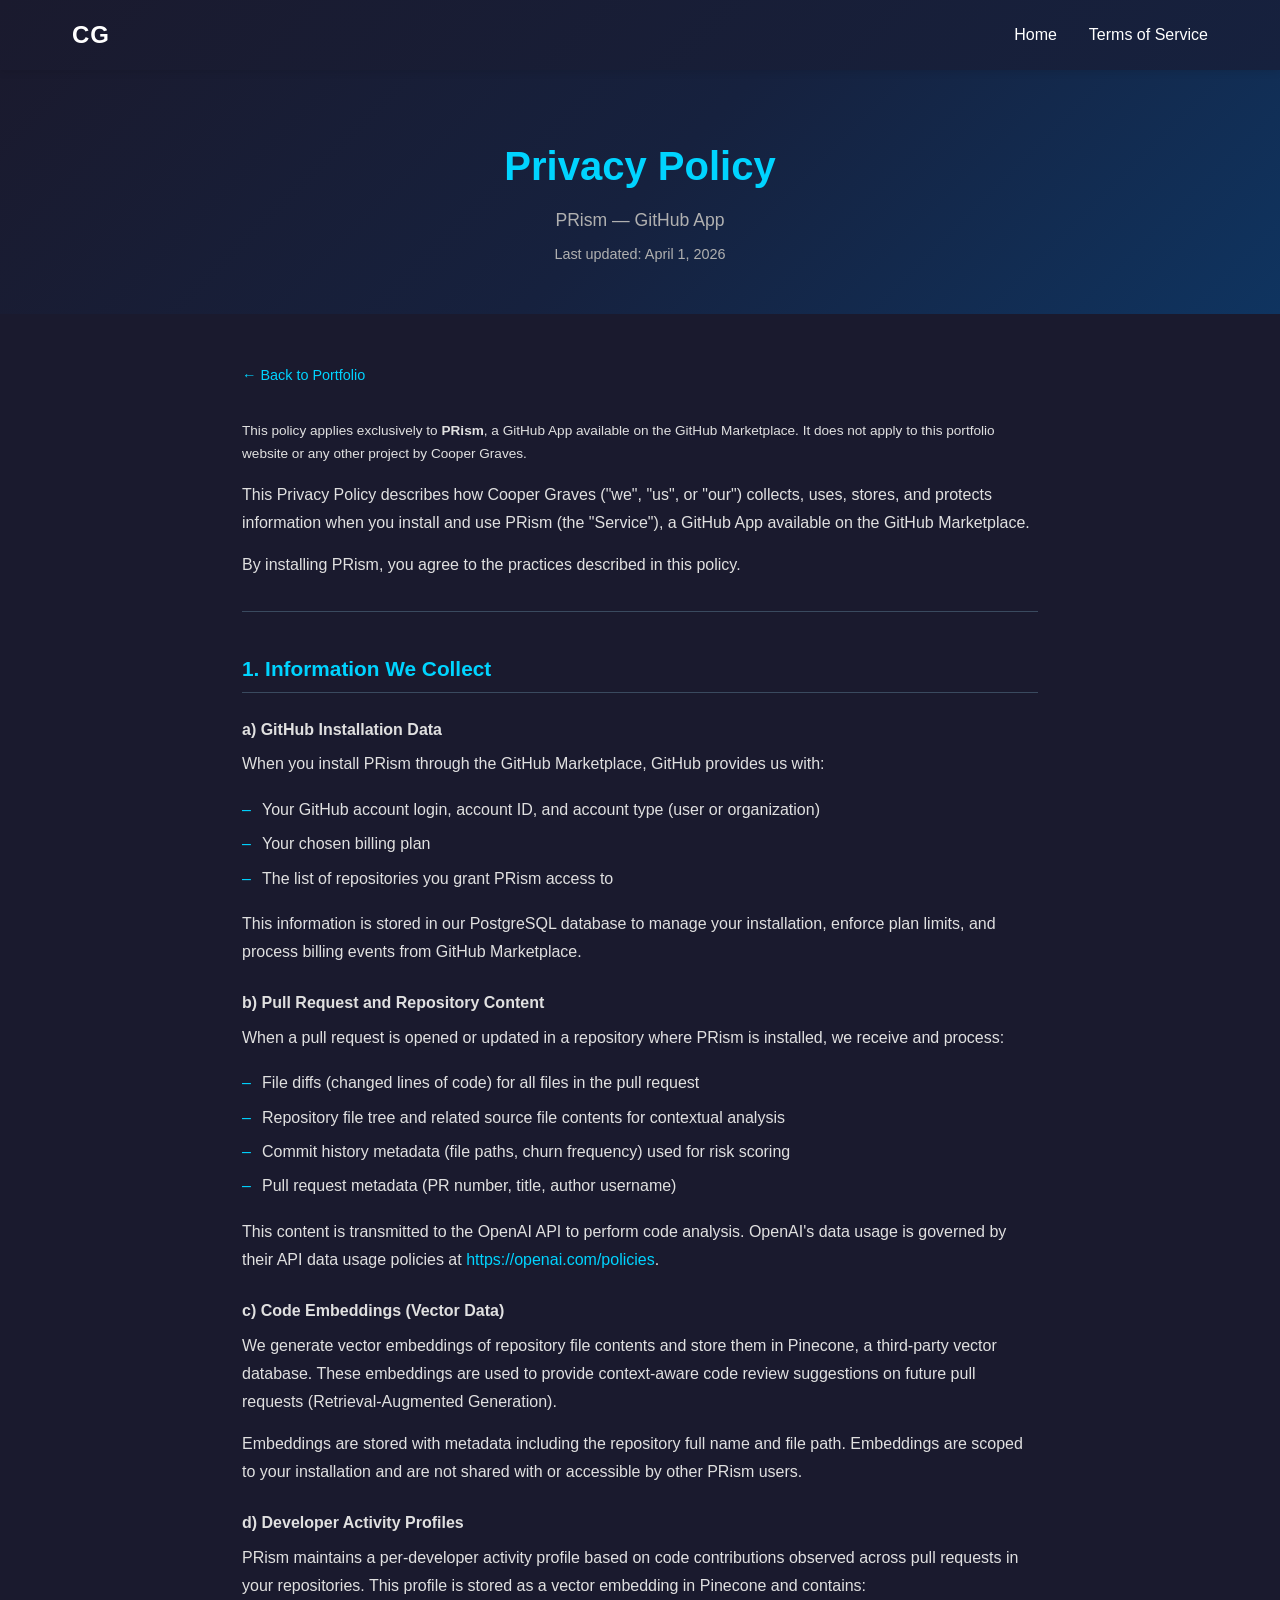
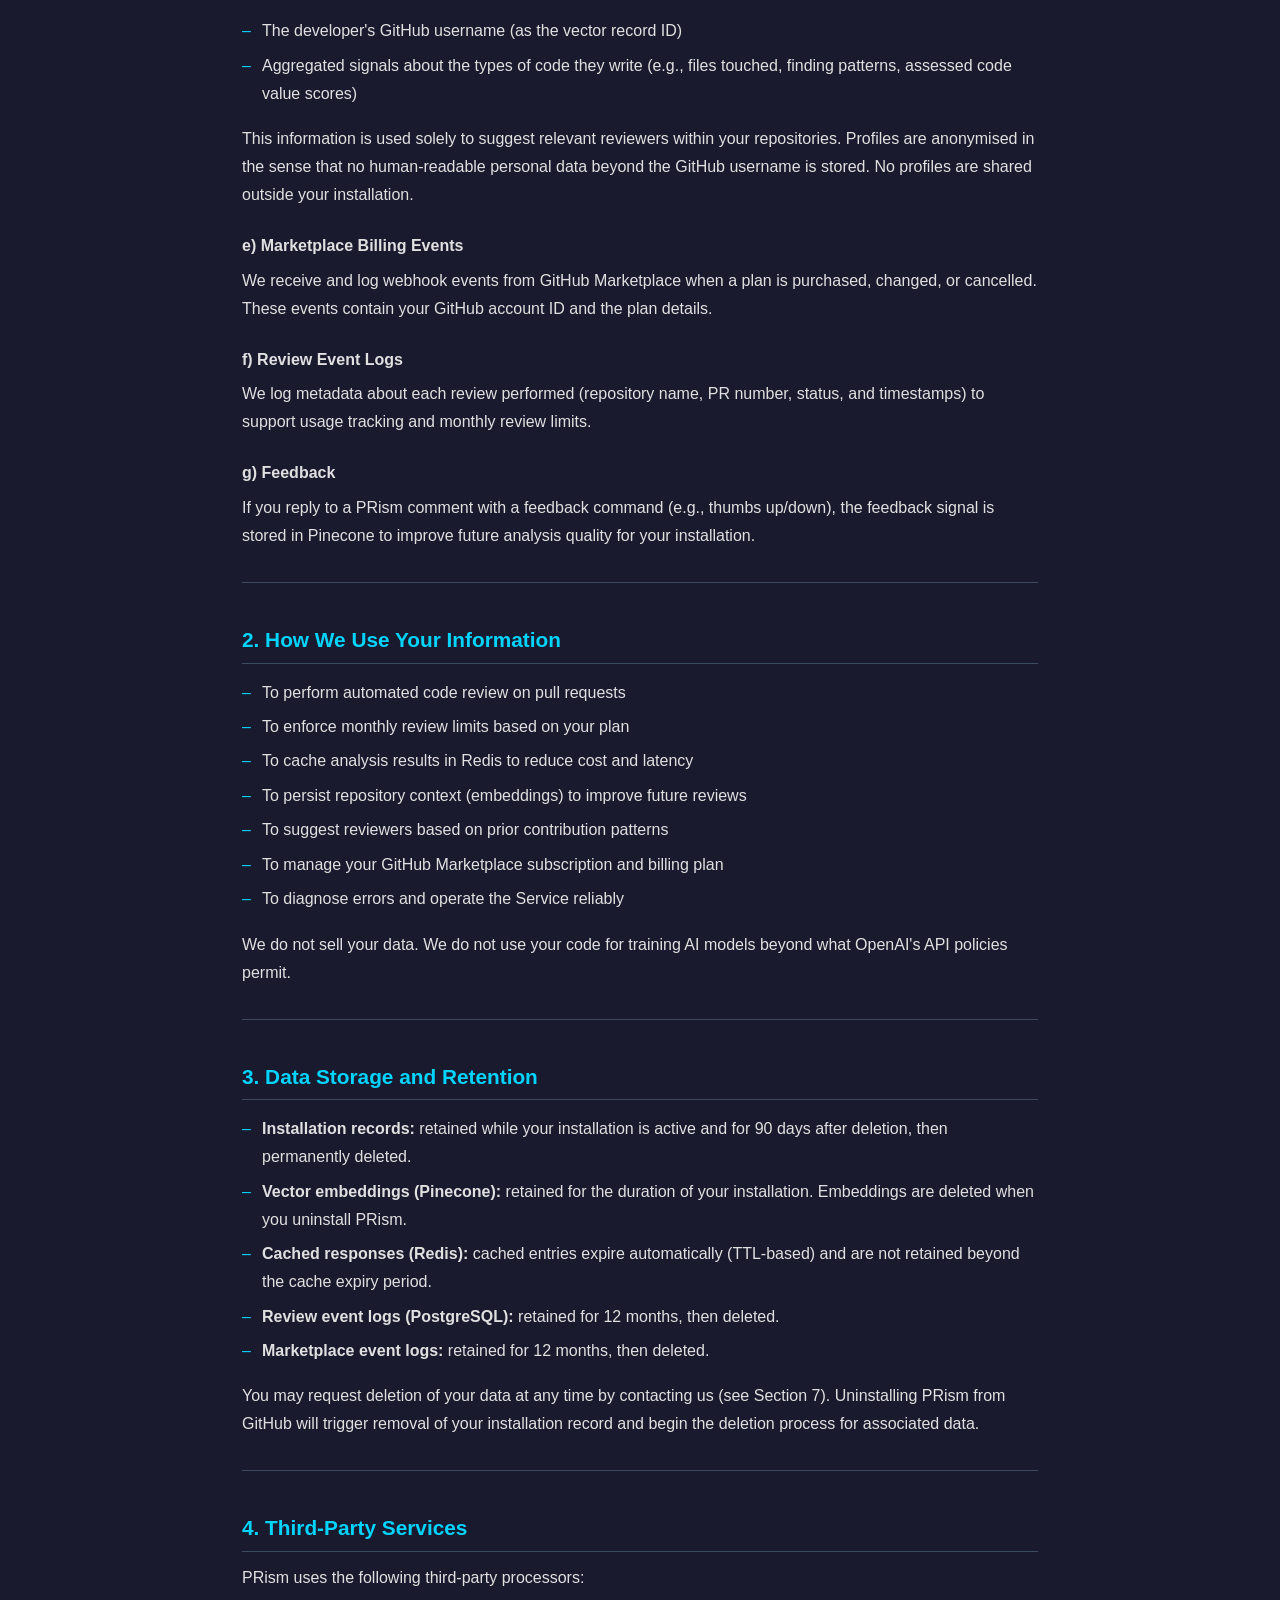
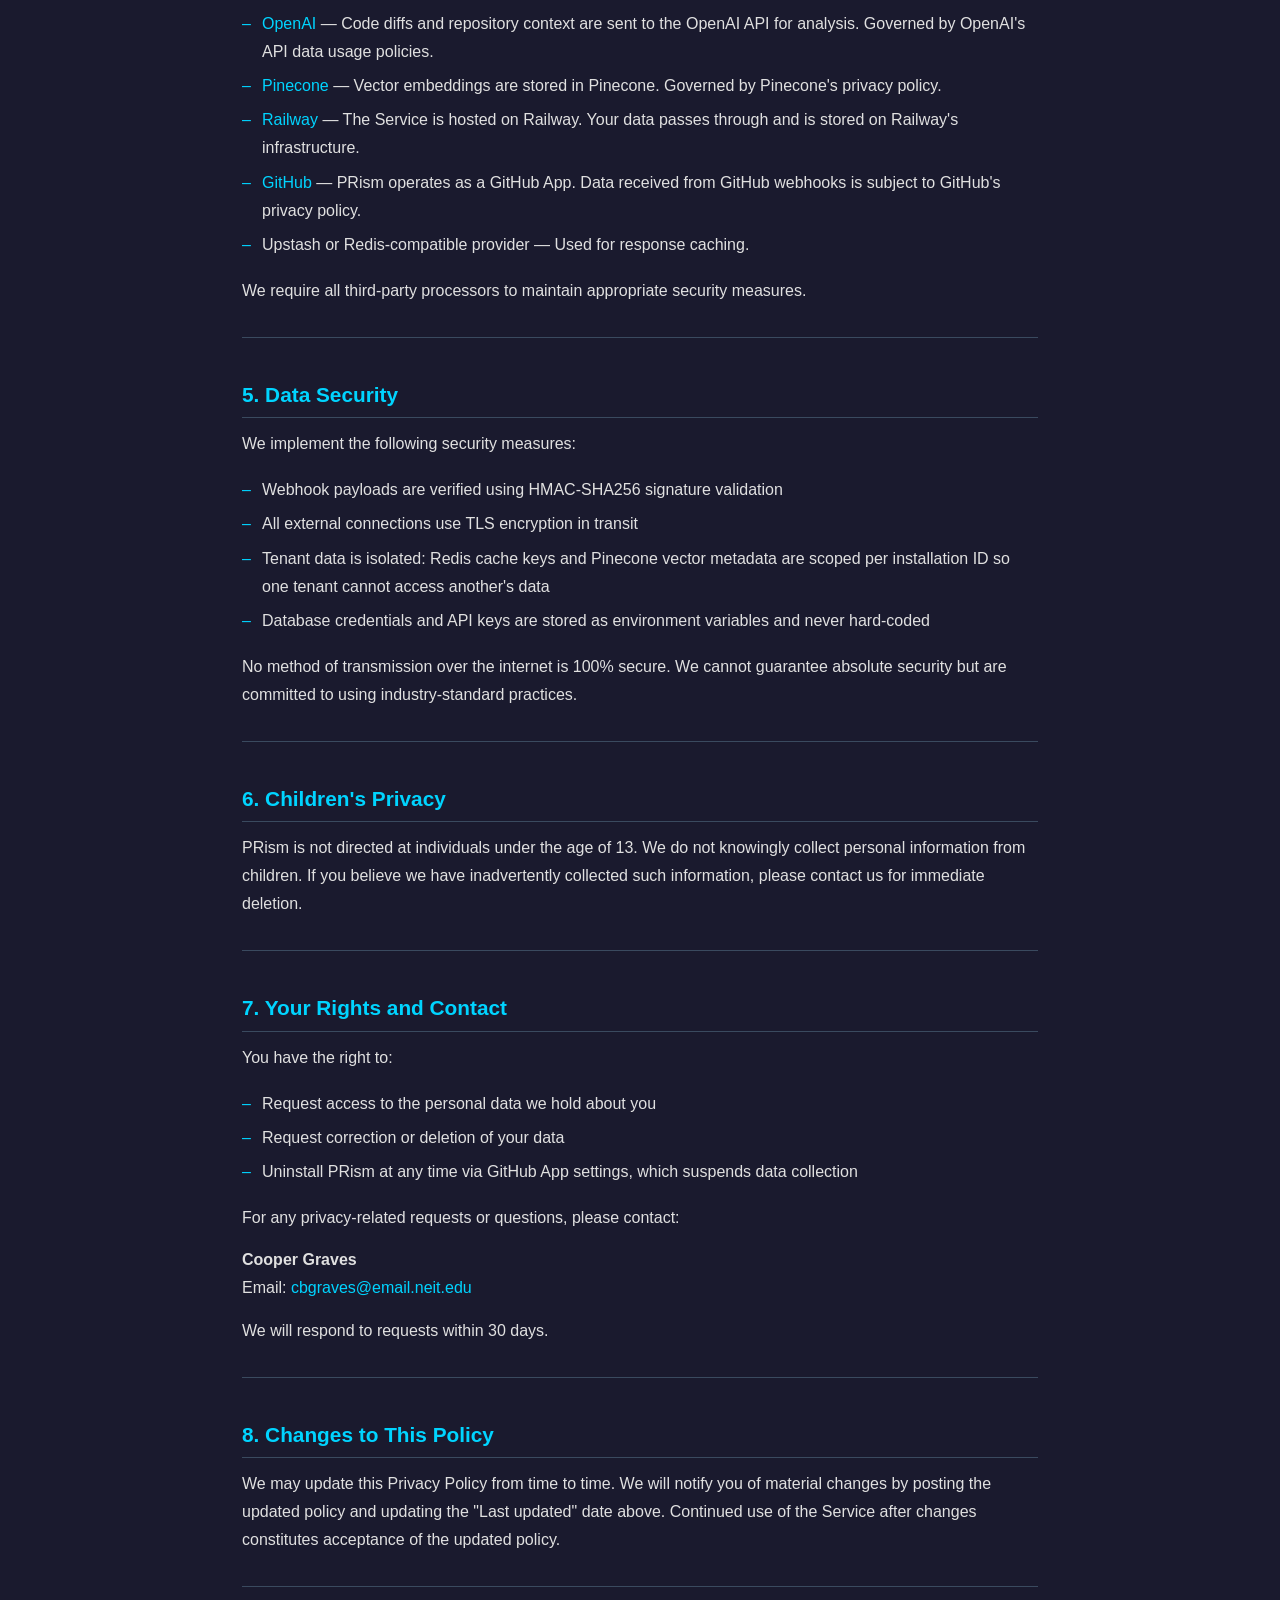
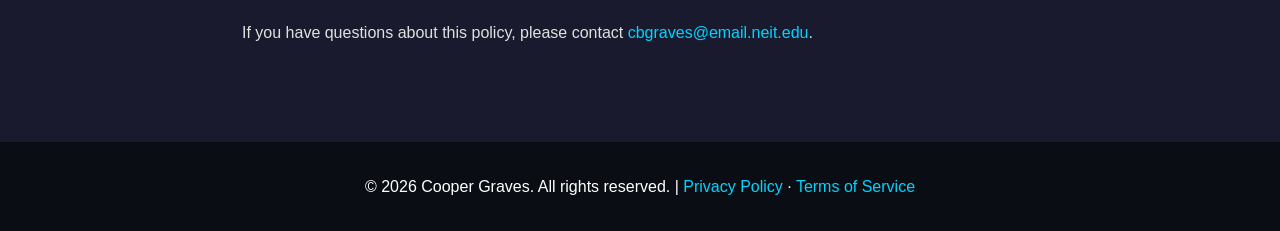
==== legal/privacy-policy.html @ ed87e012 "PRism privacy policy and terms of service added" ====
<!DOCTYPE html>
<html lang="en">

<head>
    <meta charset="UTF-8">
    <meta name="viewport" content="width=device-width, initial-scale=1.0">
    <meta name="description" content="Privacy Policy for PRism, a GitHub App that provides automated code review. Describes how we collect, use, and protect your data.">
    <title>PRism GitHub App - Privacy Policy</title>
    <link rel="stylesheet" href="../style.css">
    <style>
        .legal-hero {
            background: linear-gradient(135deg, var(--primary) 0%, var(--secondary) 50%, var(--accent) 100%);
            padding: 4rem 0 3rem;
            text-align: center;
        }

        .legal-hero h1 {
            font-size: 2.5rem;
            font-weight: 700;
            color: var(--accent-bright);
            margin-bottom: 0.5rem;
        }

        .legal-hero .app-name {
            font-size: 1.1rem;
            color: var(--text-light);
        }

        .legal-hero .last-updated {
            font-size: 0.9rem;
            color: var(--text-light);
            margin-top: 0.5rem;
        }

        .legal-content {
            max-width: 860px;
            margin: 0 auto;
            padding: 3rem 2rem 5rem;
        }

        .legal-content h2 {
            font-size: 1.3rem;
            font-weight: 700;
            color: var(--accent-bright);
            margin: 2.5rem 0 0.75rem;
            padding-bottom: 0.4rem;
            border-bottom: 1px solid var(--border);
        }

        .legal-content h3 {
            font-size: 1rem;
            font-weight: 600;
            color: var(--text);
            margin: 1.5rem 0 0.5rem;
        }

        .legal-content p {
            color: var(--text);
            margin-bottom: 0.9rem;
            line-height: 1.75;
        }

        .legal-content ul {
            list-style: none;
            padding: 0;
            margin-bottom: 0.9rem;
        }

        .legal-content ul li {
            color: var(--text);
            padding: 0.2rem 0 0.2rem 1.25rem;
            position: relative;
            line-height: 1.75;
        }

        .legal-content ul li::before {
            content: "–";
            position: absolute;
            left: 0;
            color: var(--accent-bright);
        }

        .legal-content a {
            color: var(--accent-bright);
            text-decoration: none;
        }

        .legal-content a:hover {
            text-decoration: underline;
        }

        .divider {
            border: none;
            border-top: 1px solid var(--border);
            margin: 2rem 0;
        }

        .back-link {
            display: inline-flex;
            align-items: center;
            gap: 0.4rem;
            color: var(--accent-bright);
            text-decoration: none;
            font-size: 0.9rem;
            margin-bottom: 2rem;
            transition: opacity 0.2s;
        }

        .back-link:hover {
            opacity: 0.8;
        }
    </style>
</head>

<body>
    <!-- Navigation -->
    <nav>
        <div class="container">
            <div class="logo">CG</div>
            <ul>
                <li><a href="../index.html">Home</a></li>
                <li><a href="terms-of-service.html">Terms of Service</a></li>
            </ul>
        </div>
    </nav>

    <!-- Hero -->
    <div class="legal-hero">
        <div class="container">
            <h1>Privacy Policy</h1>
            <p class="app-name">PRism &mdash; GitHub App</p>
            <p class="last-updated">Last updated: April 1, 2026</p>
        </div>
    </div>

    <!-- Content -->
    <div class="legal-content">
        <a href="../index.html" class="back-link">&#8592; Back to Portfolio</a>

        <p class="caps-block" style="font-size: 0.85rem;">This policy applies exclusively to <strong>PRism</strong>, a GitHub App available on the GitHub Marketplace. It does not apply to this portfolio website or any other project by Cooper Graves.</p>

        <p>This Privacy Policy describes how Cooper Graves ("we", "us", or "our") collects, uses, stores, and protects
            information when you install and use PRism (the "Service"), a GitHub App available on the GitHub Marketplace.</p>
        <p>By installing PRism, you agree to the practices described in this policy.</p>

        <hr class="divider">

        <h2>1. Information We Collect</h2>

        <h3>a) GitHub Installation Data</h3>
        <p>When you install PRism through the GitHub Marketplace, GitHub provides us with:</p>
        <ul>
            <li>Your GitHub account login, account ID, and account type (user or organization)</li>
            <li>Your chosen billing plan</li>
            <li>The list of repositories you grant PRism access to</li>
        </ul>
        <p>This information is stored in our PostgreSQL database to manage your installation, enforce plan limits, and
            process billing events from GitHub Marketplace.</p>

        <h3>b) Pull Request and Repository Content</h3>
        <p>When a pull request is opened or updated in a repository where PRism is installed, we receive and process:</p>
        <ul>
            <li>File diffs (changed lines of code) for all files in the pull request</li>
            <li>Repository file tree and related source file contents for contextual analysis</li>
            <li>Commit history metadata (file paths, churn frequency) used for risk scoring</li>
            <li>Pull request metadata (PR number, title, author username)</li>
        </ul>
        <p>This content is transmitted to the OpenAI API to perform code analysis. OpenAI's data usage is governed by
            their API data usage policies at <a href="https://openai.com/policies" target="_blank"
                rel="noopener noreferrer">https://openai.com/policies</a>.</p>

        <h3>c) Code Embeddings (Vector Data)</h3>
        <p>We generate vector embeddings of repository file contents and store them in Pinecone, a third-party vector
            database. These embeddings are used to provide context-aware code review suggestions on future pull requests
            (Retrieval-Augmented Generation).</p>
        <p>Embeddings are stored with metadata including the repository full name and file path. Embeddings are scoped
            to your installation and are not shared with or accessible by other PRism users.</p>

        <h3>d) Developer Activity Profiles</h3>
        <p>PRism maintains a per-developer activity profile based on code contributions observed across pull requests in
            your repositories. This profile is stored as a vector embedding in Pinecone and contains:</p>
        <ul>
            <li>The developer's GitHub username (as the vector record ID)</li>
            <li>Aggregated signals about the types of code they write (e.g., files touched, finding patterns, assessed
                code value scores)</li>
        </ul>
        <p>This information is used solely to suggest relevant reviewers within your repositories. Profiles are
            anonymised in the sense that no human-readable personal data beyond the GitHub username is stored. No
            profiles are shared outside your installation.</p>

        <h3>e) Marketplace Billing Events</h3>
        <p>We receive and log webhook events from GitHub Marketplace when a plan is purchased, changed, or cancelled.
            These events contain your GitHub account ID and the plan details.</p>

        <h3>f) Review Event Logs</h3>
        <p>We log metadata about each review performed (repository name, PR number, status, and timestamps) to support
            usage tracking and monthly review limits.</p>

        <h3>g) Feedback</h3>
        <p>If you reply to a PRism comment with a feedback command (e.g., thumbs up/down), the feedback signal is stored
            in Pinecone to improve future analysis quality for your installation.</p>

        <hr class="divider">

        <h2>2. How We Use Your Information</h2>
        <ul>
            <li>To perform automated code review on pull requests</li>
            <li>To enforce monthly review limits based on your plan</li>
            <li>To cache analysis results in Redis to reduce cost and latency</li>
            <li>To persist repository context (embeddings) to improve future reviews</li>
            <li>To suggest reviewers based on prior contribution patterns</li>
            <li>To manage your GitHub Marketplace subscription and billing plan</li>
            <li>To diagnose errors and operate the Service reliably</li>
        </ul>
        <p>We do not sell your data. We do not use your code for training AI models beyond what OpenAI's API policies
            permit.</p>

        <hr class="divider">

        <h2>3. Data Storage and Retention</h2>
        <ul>
            <li><strong>Installation records:</strong> retained while your installation is active and for 90 days after
                deletion, then permanently deleted.</li>
            <li><strong>Vector embeddings (Pinecone):</strong> retained for the duration of your installation.
                Embeddings are deleted when you uninstall PRism.</li>
            <li><strong>Cached responses (Redis):</strong> cached entries expire automatically (TTL-based) and are not
                retained beyond the cache expiry period.</li>
            <li><strong>Review event logs (PostgreSQL):</strong> retained for 12 months, then deleted.</li>
            <li><strong>Marketplace event logs:</strong> retained for 12 months, then deleted.</li>
        </ul>
        <p>You may request deletion of your data at any time by contacting us (see Section 7). Uninstalling PRism from
            GitHub will trigger removal of your installation record and begin the deletion process for associated data.</p>

        <hr class="divider">

        <h2>4. Third-Party Services</h2>
        <p>PRism uses the following third-party processors:</p>
        <ul>
            <li><a href="https://openai.com" target="_blank" rel="noopener noreferrer">OpenAI</a> — Code diffs and
                repository context are sent to the OpenAI API for analysis. Governed by OpenAI's API data usage
                policies.</li>
            <li><a href="https://pinecone.io" target="_blank" rel="noopener noreferrer">Pinecone</a> — Vector
                embeddings are stored in Pinecone. Governed by Pinecone's privacy policy.</li>
            <li><a href="https://railway.app" target="_blank" rel="noopener noreferrer">Railway</a> — The Service is
                hosted on Railway. Your data passes through and is stored on Railway's infrastructure.</li>
            <li><a href="https://github.com" target="_blank" rel="noopener noreferrer">GitHub</a> — PRism operates as
                a GitHub App. Data received from GitHub webhooks is subject to GitHub's privacy policy.</li>
            <li>Upstash or Redis-compatible provider — Used for response caching.</li>
        </ul>
        <p>We require all third-party processors to maintain appropriate security measures.</p>

        <hr class="divider">

        <h2>5. Data Security</h2>
        <p>We implement the following security measures:</p>
        <ul>
            <li>Webhook payloads are verified using HMAC-SHA256 signature validation</li>
            <li>All external connections use TLS encryption in transit</li>
            <li>Tenant data is isolated: Redis cache keys and Pinecone vector metadata are scoped per installation ID
                so one tenant cannot access another's data</li>
            <li>Database credentials and API keys are stored as environment variables and never hard-coded</li>
        </ul>
        <p>No method of transmission over the internet is 100% secure. We cannot guarantee absolute security but are
            committed to using industry-standard practices.</p>

        <hr class="divider">

        <h2>6. Children's Privacy</h2>
        <p>PRism is not directed at individuals under the age of 13. We do not knowingly collect personal information
            from children. If you believe we have inadvertently collected such information, please contact us for
            immediate deletion.</p>

        <hr class="divider">

        <h2>7. Your Rights and Contact</h2>
        <p>You have the right to:</p>
        <ul>
            <li>Request access to the personal data we hold about you</li>
            <li>Request correction or deletion of your data</li>
            <li>Uninstall PRism at any time via GitHub App settings, which suspends data collection</li>
        </ul>
        <p>For any privacy-related requests or questions, please contact:</p>
        <p><strong>Cooper Graves</strong><br>
            Email: <a href="mailto:cbgraves@email.neit.edu">cbgraves@email.neit.edu</a></p>
        <p>We will respond to requests within 30 days.</p>

        <hr class="divider">

        <h2>8. Changes to This Policy</h2>
        <p>We may update this Privacy Policy from time to time. We will notify you of material changes by posting the
            updated policy and updating the "Last updated" date above. Continued use of the Service after changes
            constitutes acceptance of the updated policy.</p>

        <hr class="divider">

        <p>If you have questions about this policy, please contact <a
                href="mailto:cbgraves@email.neit.edu">cbgraves@email.neit.edu</a>.</p>
    </div>

    <footer>
        <div class="container">
            <p>&copy; 2026 Cooper Graves. All rights reserved. |
                <a href="privacy-policy.html" style="color: var(--accent-bright); text-decoration: none;">Privacy
                    Policy</a> &middot;
                <a href="terms-of-service.html"
                    style="color: var(--accent-bright); text-decoration: none;">Terms of Service</a>
            </p>
        </div>
    </footer>
</body>

</html>
---- style.css ----
* {
    margin: 0;
    padding: 0;
    box-sizing: border-box;
}

:root {
    --primary: #1a1a2e;
    --secondary: #16213e;
    --accent: #0f3460;
    --accent-bright: #00d4ff;
    --dark: #0a0e14;
    --light: #e8e8e8;
    --text: #e0e0e0;
    --text-light: #b0b0b0;
    --border: #3a4a5f;
    --bg-surface: #2a3f5f;
}

html {
    scroll-behavior: smooth;
}

body {
    font-family: -apple-system, BlinkMacSystemFont, 'Segoe UI', 'Roboto', 'Helvetica Neue', Arial, sans-serif;
    background-color: #1a1a2e;
    color: var(--text);
    line-height: 1.6;
}

/* Navigation */
nav {
    background: linear-gradient(135deg, var(--primary) 0%, var(--secondary) 100%);
    color: white;
    padding: 1rem 0;
    position: sticky;
    top: 0;
    z-index: 100;
    box-shadow: 0 2px 8px rgba(0, 0, 0, 0.1);
}

nav .container {
    max-width: 1200px;
    margin: 0 auto;
    padding: 0 2rem;
    display: flex;
    justify-content: space-between;
    align-items: center;
}

nav .logo {
    font-size: 1.5rem;
    font-weight: 700;
    letter-spacing: 1px;
}

nav ul {
    list-style: none;
    display: flex;
    gap: 2rem;
}

nav a {
    color: white;
    text-decoration: none;
    font-weight: 500;
    transition: opacity 0.3s;
}

nav a:hover {
    opacity: 0.8;
}

/* Container */
.container {
    max-width: 1200px;
    margin: 0 auto;
    padding: 0 2rem;
}

/* Hero Section */
.hero {
    background: linear-gradient(135deg, var(--primary) 0%, var(--secondary) 100%);
    color: white;
    padding: 6rem 0;
    text-align: center;
}

.hero h1 {
    font-size: 3.5rem;
    margin-bottom: 1rem;
    font-weight: 700;
}

.hero .subtitle {
    font-size: 1.25rem;
    margin-bottom: 2rem;
    opacity: 0.95;
    font-weight: 300;
}

.hero .bio {
    font-size: 1.1rem;
    margin-bottom: 2rem;
    max-width: 600px;
    margin-left: auto;
    margin-right: auto;
    opacity: 0.9;
}

.cta-buttons {
    display: flex;
    gap: 1rem;
    justify-content: center;
    flex-wrap: wrap;
}

.btn {
    padding: 0.75rem 1.75rem;
    border-radius: 0.5rem;
    text-decoration: none;
    font-weight: 600;
    transition: all 0.3s;
    border: none;
    cursor: pointer;
    font-size: 1rem;
    display: inline-block;
}

.btn-primary {
    background-color: var(--accent-bright);
    color: var(--dark);
}

.btn-primary:hover {
    transform: translateY(-2px);
    box-shadow: 0 8px 16px rgba(0, 0, 0, 0.2);
}

.btn-secondary {
    background-color: transparent;
    color: white;
    border: 2px solid white;
}

.btn-secondary:hover {
    background-color: var(--accent-bright);
    color: var(--dark);
    transform: translateY(-2px);
}

/* About Section */
.section {
    padding: 4rem 0;
}

.section h2 {
    font-size: 2.5rem;
    margin-bottom: 0.5rem;
    color: var(--accent-bright);
}

.section-subtitle {
    color: var(--text-light);
    margin-bottom: 2rem;
    font-size: 1.1rem;
}

.about-content {
    display: grid;
    grid-template-columns: 1fr 1fr;
    gap: 3rem;
    align-items: center;
}

.about-text p {
    margin-bottom: 1rem;
    color: var(--text-light);
    line-height: 1.8;
}

.skills {
    display: flex;
    flex-wrap: wrap;
    gap: 0.75rem;
    margin-top: 1.5rem;
}

.skill-tag {
    background: var(--accent);
    color: white;
    padding: 0.5rem 1rem;
    border-radius: 2rem;
    font-size: 0.9rem;
    font-weight: 500;
}

/* Projects Section */
.recent-projects {
    margin-bottom: 3rem;
}

.recent-projects h3 {
    font-size: 1.8rem;
    margin-bottom: 1rem;
    color: var(--accent-bright);
}

.recent-grid {
    display: grid;
    grid-template-columns: repeat(3, 1fr);
    gap: 1.5rem;
}

@media (max-width: 768px) {
    .recent-grid {
        grid-template-columns: 1fr;
    }
}

.projects-grid {
    display: grid;
    grid-template-columns: repeat(auto-fill, minmax(300px, 1fr));
    gap: 2rem;
    margin-top: 2rem;
}

.project-card {
    background: #2a3f5f;
    border-radius: 0.75rem;
    overflow: hidden;
    box-shadow: 0 2px 8px rgba(0, 0, 0, 0.3);
    transition: all 0.3s;
    border-top: 4px solid var(--accent-bright);
    display: flex;
    flex-direction: column;
}

.project-card:hover {
    transform: translateY(-8px);
    box-shadow: 0 8px 24px rgba(0, 0, 0, 0.15);
}

.project-header {
    padding: 1.5rem;
    background: linear-gradient(135deg, var(--primary) 0%, var(--secondary) 100%);
    color: white;
    flex-grow: 1;
}

.project-name {
    font-size: 1.25rem;
    font-weight: 700;
    margin-bottom: 0.5rem;
}

.project-language {
    display: inline-block;
    background: rgba(255, 255, 255, 0.2);
    padding: 0.25rem 0.75rem;
    border-radius: 2rem;
    font-size: 0.85rem;
    font-weight: 500;
    margin-top: 0.5rem;
}

.project-description {
    padding: 1.5rem;
    color: var(--text-light);
    font-size: 0.95rem;
    flex-grow: 1;
}

.project-footer {
    padding: 0 1.5rem 1.5rem;
    display: flex;
    gap: 1rem;
}

.project-link {
    flex: 1;
}

.project-link a {
    display: inline-block;
    width: 100%;
    padding: 0.75rem;
    background: var(--primary);
    color: white;
    text-decoration: none;
    border-radius: 0.4rem;
    text-align: center;
    font-weight: 600;
    transition: all 0.3s;
    font-size: 0.9rem;
}

.project-link a:hover {
    background: var(--secondary);
}

/* Filter */
.filter-buttons {
    display: flex;
    flex-wrap: wrap;
    gap: 1rem;
    margin-bottom: 2rem;
    justify-content: center;
}

.filter-btn {
    padding: 0.6rem 1.2rem;
    background: #2a3f5f;
    border: 2px solid var(--border);
    border-radius: 2rem;
    cursor: pointer;
    font-weight: 600;
    color: var(--text);
    transition: all 0.3s;
    font-size: 0.95rem;
}

.filter-btn:hover,
.filter-btn.active {
    background: var(--primary);
    color: white;
    border-color: var(--primary);
}

/* Contact Section */
.contact-section {
    background: linear-gradient(135deg, var(--primary) 0%, var(--secondary) 100%);
    color: white;
    text-align: center;
    padding: 4rem 0;
}

.contact-section h2 {
    color: white;
    margin-bottom: 1.5rem;
}

.contact-info {
    display: flex;
    justify-content: center;
    gap: 2rem;
    flex-wrap: wrap;
    margin-bottom: 2rem;
}

.contact-item {
    display: flex;
    align-items: center;
    gap: 0.75rem;
}

.contact-link {
    color: white;
    text-decoration: none;
    font-weight: 500;
    transition: opacity 0.3s;
}

.contact-link:hover {
    opacity: 0.8;
}

/* Footer */
footer {
    background: var(--dark);
    color: white;
    text-align: center;
    padding: 2rem;
}

/* Responsive */
@media (max-width: 768px) {
    nav ul {
        gap: 1rem;
        font-size: 0.9rem;
    }

    .hero h1 {
        font-size: 2.5rem;
    }

    .hero .subtitle {
        font-size: 1rem;
    }

    .section h2 {
        font-size: 2rem;
    }

    .about-content {
        grid-template-columns: 1fr;
    }

    .projects-grid {
        grid-template-columns: 1fr;
    }

    .cta-buttons {
        flex-direction: column;
        width: 100%;
    }

    .cta-buttons .btn {
        width: 100%;
    }

    .contact-info {
        flex-direction: column;
        gap: 1rem;
    }
}

/* Hidden by default */
.project-card.hidden {
    display: none;
}

/* GitHub icon */
.github-icon {
    width: 20px;
    height: 20px;
    display: inline-block;
    margin-right: 0.5rem;
}

/* Stats section */
.stats {
    display: grid;
    grid-template-columns: repeat(auto-fit, minmax(150px, 1fr));
    gap: 2rem;
    margin: 3rem 0;
    text-align: center;
}

.stat-item h3 {
    font-size: 2.5rem;
    color: var(--accent-bright);
    margin-bottom: 0.5rem;
}

.stat-item p {
    color: var(--text-light);
    font-weight: 500;
}
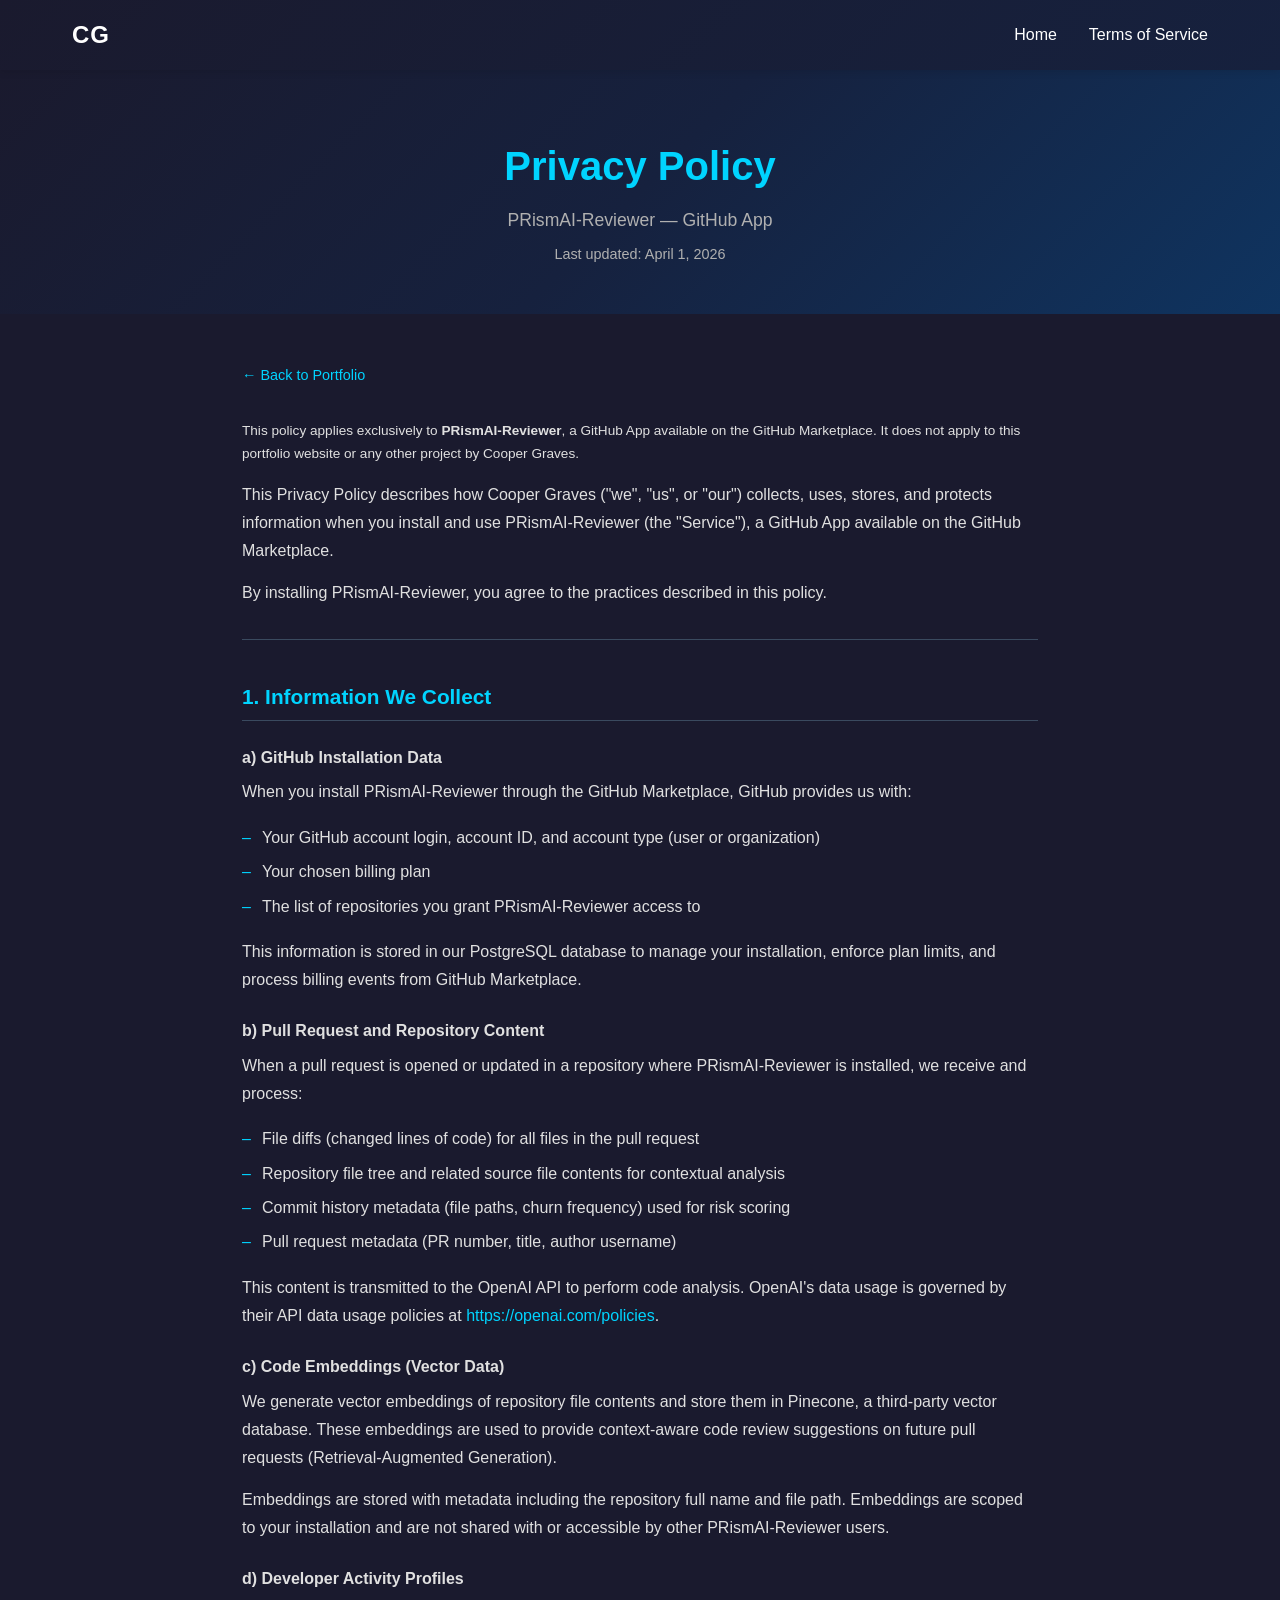
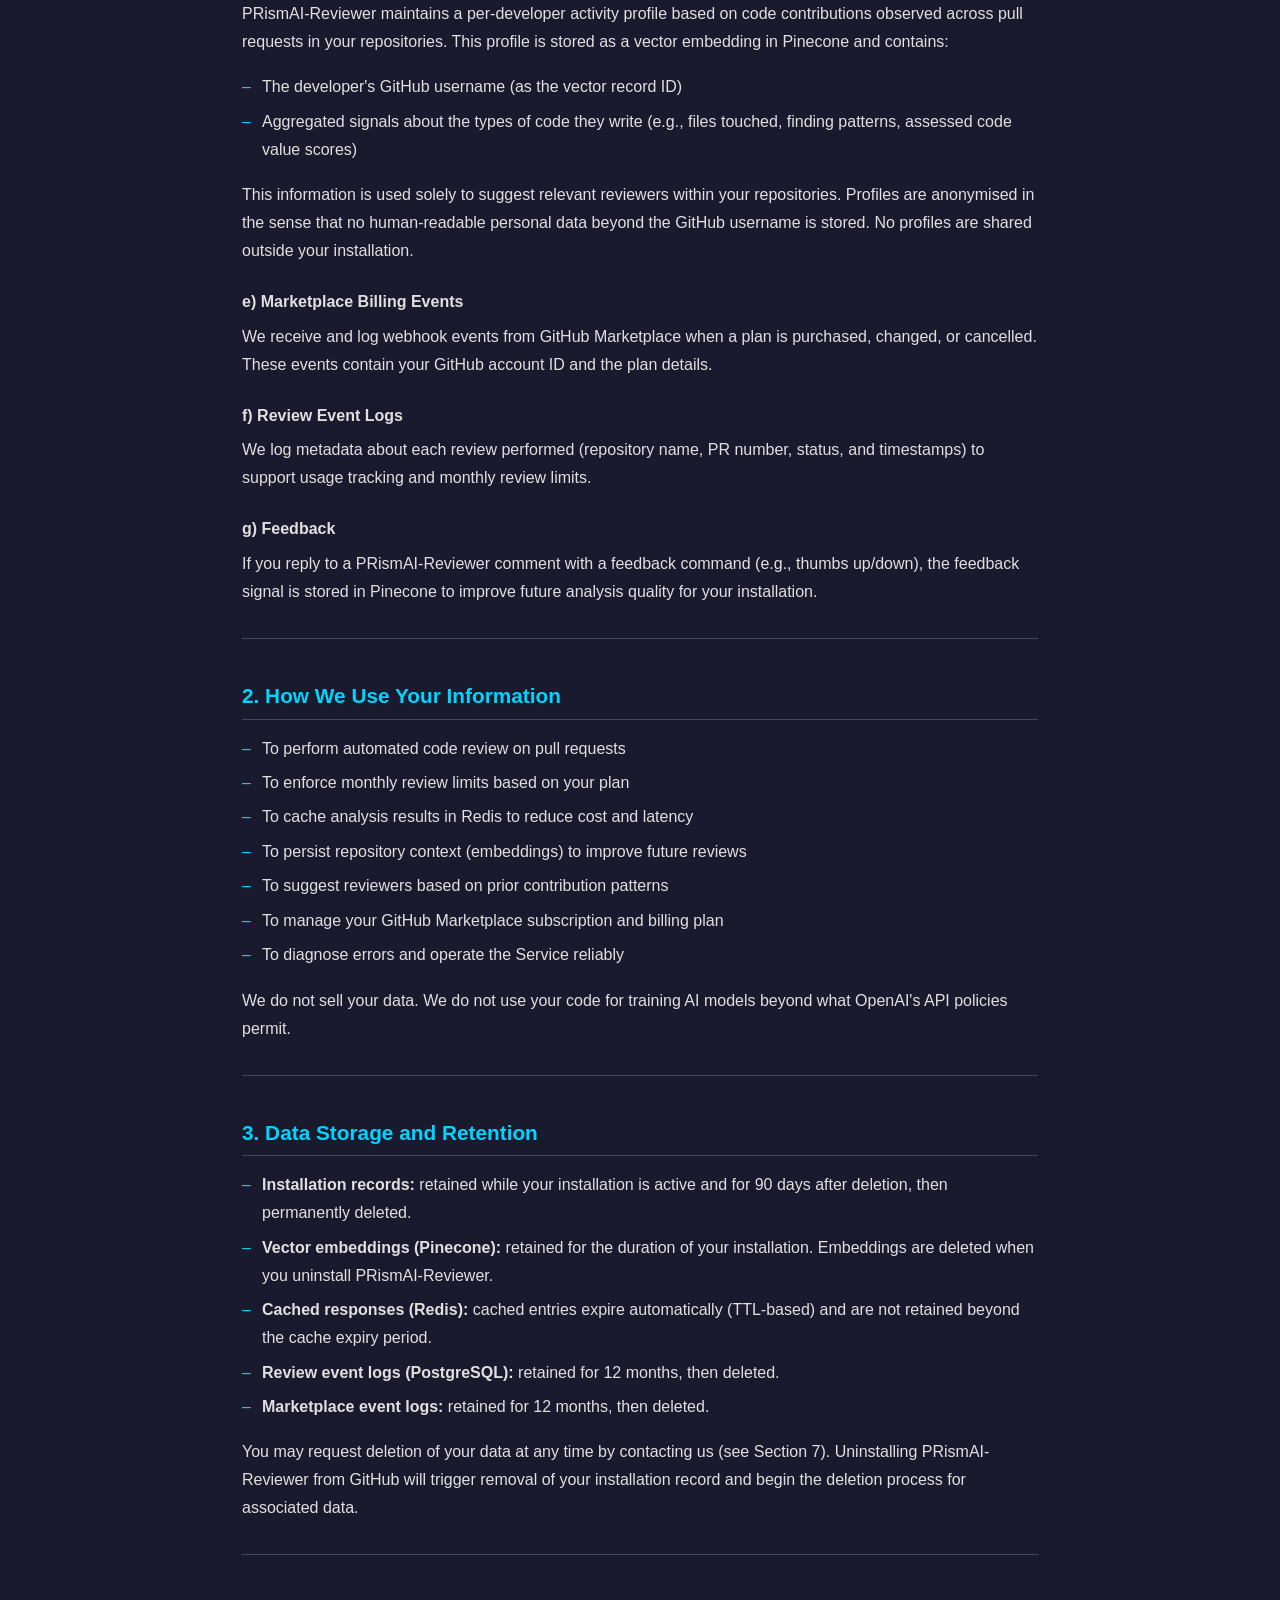
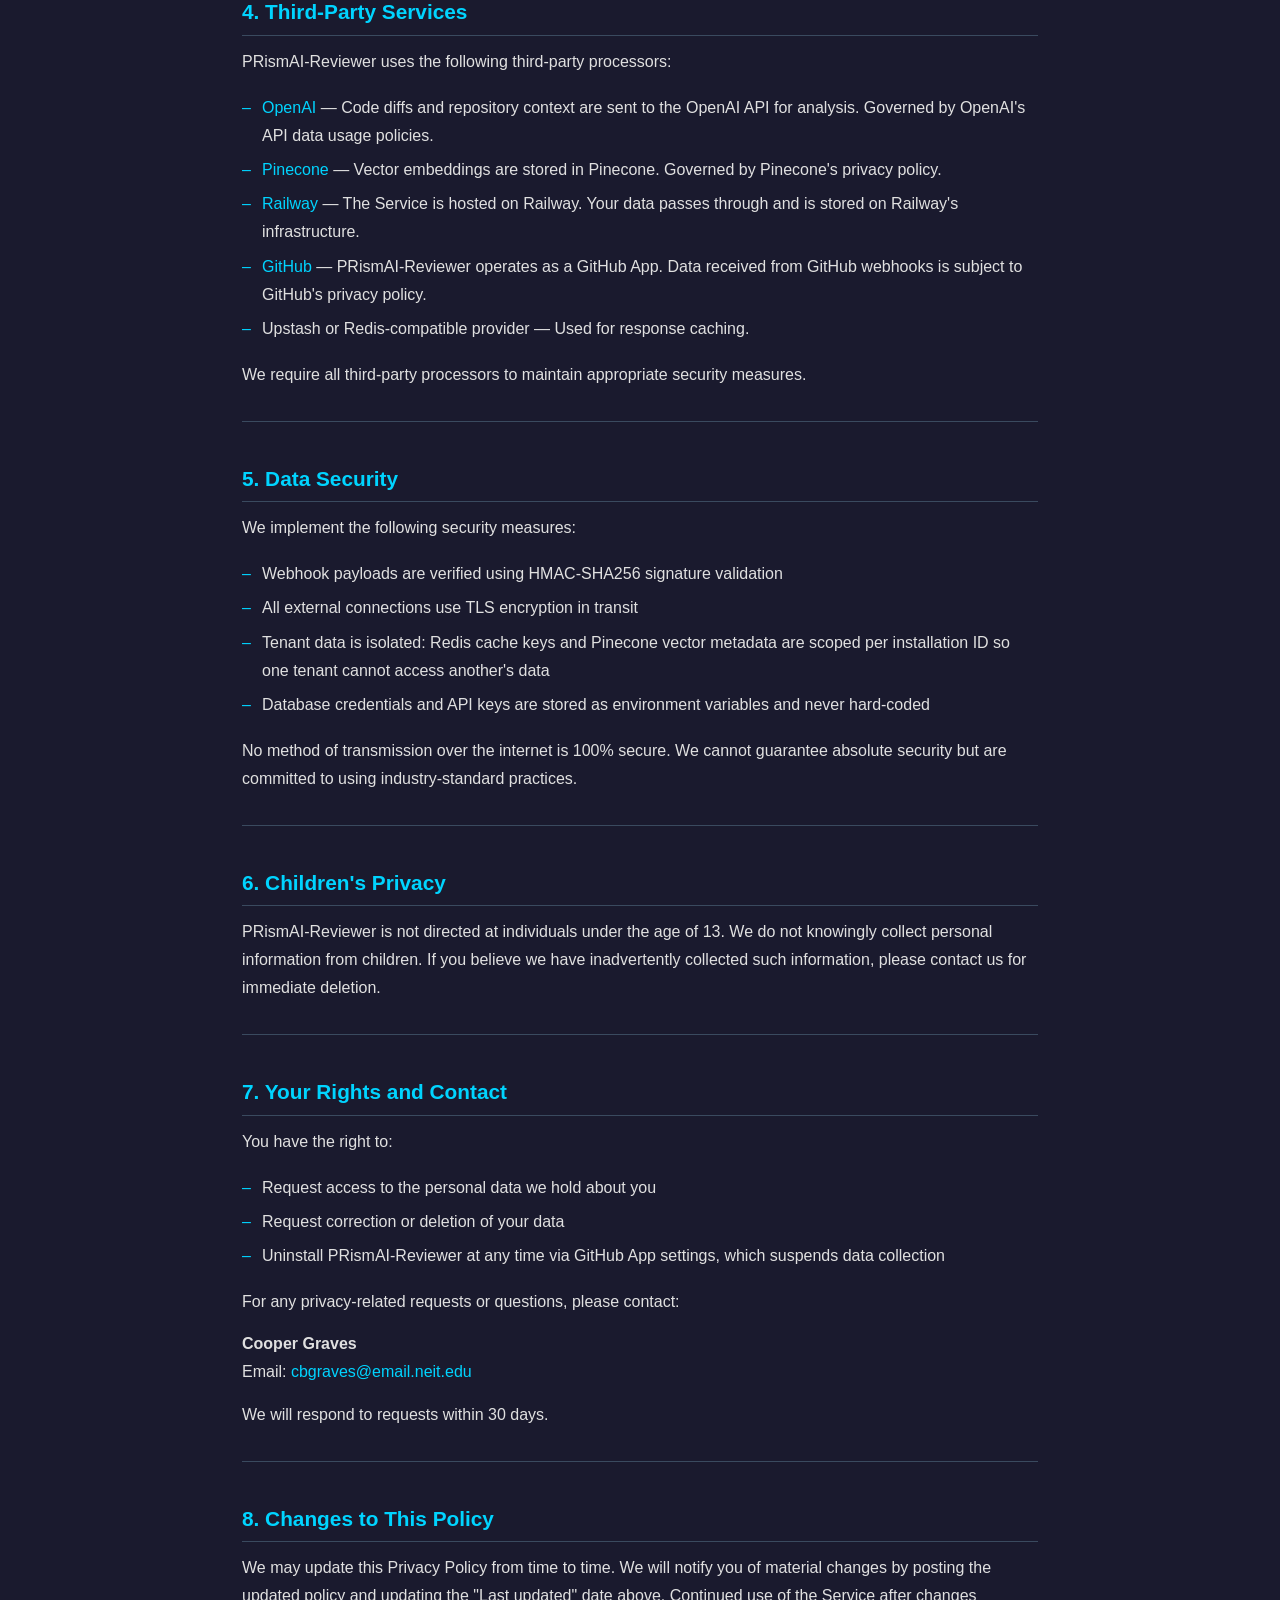
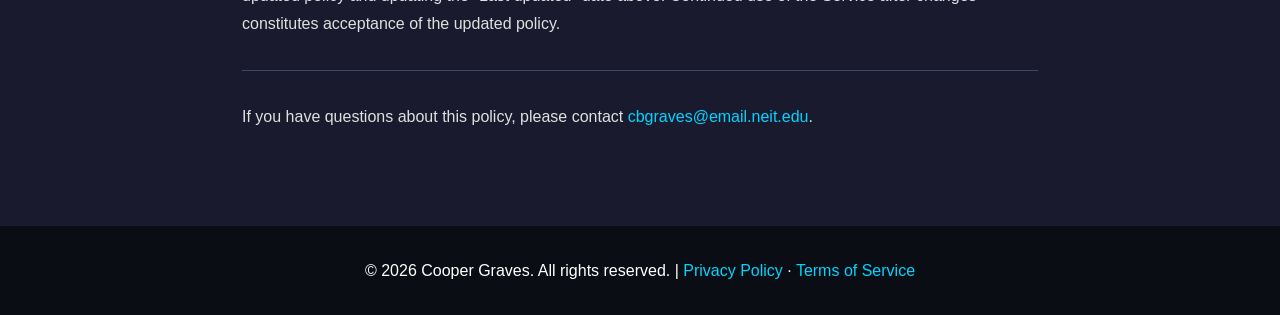
==== commit 0d64d6b0: "privacy policy and terms of service changes" ====
--- a/legal/privacy-policy.html
+++ b/legal/privacy-policy.html
@@ -4,8 +4,8 @@
 <head>
     <meta charset="UTF-8">
     <meta name="viewport" content="width=device-width, initial-scale=1.0">
-    <meta name="description" content="Privacy Policy for PRism, a GitHub App that provides automated code review. Describes how we collect, use, and protect your data.">
-    <title>PRism GitHub App - Privacy Policy</title>
+    <meta name="description" content="Privacy Policy for PRismAI-Reviewer, a GitHub App that provides automated code review. Describes how we collect, use, and protect your data.">
+    <title>PRismAI-Reviewer GitHub App - Privacy Policy</title>
     <link rel="stylesheet" href="../style.css">
     <style>
         .legal-hero {
@@ -128,7 +128,7 @@
     <div class="legal-hero">
         <div class="container">
             <h1>Privacy Policy</h1>
-            <p class="app-name">PRism &mdash; GitHub App</p>
+            <p class="app-name">PRismAI-Reviewer &mdash; GitHub App</p>
             <p class="last-updated">Last updated: April 1, 2026</p>
         </div>
     </div>
@@ -137,28 +137,28 @@
     <div class="legal-content">
         <a href="../index.html" class="back-link">&#8592; Back to Portfolio</a>
 
-        <p class="caps-block" style="font-size: 0.85rem;">This policy applies exclusively to <strong>PRism</strong>, a GitHub App available on the GitHub Marketplace. It does not apply to this portfolio website or any other project by Cooper Graves.</p>
+        <p class="caps-block" style="font-size: 0.85rem;">This policy applies exclusively to <strong>PRismAI-Reviewer</strong>, a GitHub App available on the GitHub Marketplace. It does not apply to this portfolio website or any other project by Cooper Graves.</p>
 
         <p>This Privacy Policy describes how Cooper Graves ("we", "us", or "our") collects, uses, stores, and protects
-            information when you install and use PRism (the "Service"), a GitHub App available on the GitHub Marketplace.</p>
-        <p>By installing PRism, you agree to the practices described in this policy.</p>
+            information when you install and use PRismAI-Reviewer (the "Service"), a GitHub App available on the GitHub Marketplace.</p>
+        <p>By installing PRismAI-Reviewer, you agree to the practices described in this policy.</p>
 
         <hr class="divider">
 
         <h2>1. Information We Collect</h2>
 
         <h3>a) GitHub Installation Data</h3>
-        <p>When you install PRism through the GitHub Marketplace, GitHub provides us with:</p>
+        <p>When you install PRismAI-Reviewer through the GitHub Marketplace, GitHub provides us with:</p>
         <ul>
             <li>Your GitHub account login, account ID, and account type (user or organization)</li>
             <li>Your chosen billing plan</li>
-            <li>The list of repositories you grant PRism access to</li>
+            <li>The list of repositories you grant PRismAI-Reviewer access to</li>
         </ul>
         <p>This information is stored in our PostgreSQL database to manage your installation, enforce plan limits, and
             process billing events from GitHub Marketplace.</p>
 
         <h3>b) Pull Request and Repository Content</h3>
-        <p>When a pull request is opened or updated in a repository where PRism is installed, we receive and process:</p>
+        <p>When a pull request is opened or updated in a repository where PRismAI-Reviewer is installed, we receive and process:</p>
         <ul>
             <li>File diffs (changed lines of code) for all files in the pull request</li>
             <li>Repository file tree and related source file contents for contextual analysis</li>
@@ -174,10 +174,10 @@
             database. These embeddings are used to provide context-aware code review suggestions on future pull requests
             (Retrieval-Augmented Generation).</p>
         <p>Embeddings are stored with metadata including the repository full name and file path. Embeddings are scoped
-            to your installation and are not shared with or accessible by other PRism users.</p>
+            to your installation and are not shared with or accessible by other PRismAI-Reviewer users.</p>
 
         <h3>d) Developer Activity Profiles</h3>
-        <p>PRism maintains a per-developer activity profile based on code contributions observed across pull requests in
+        <p>PRismAI-Reviewer maintains a per-developer activity profile based on code contributions observed across pull requests in
             your repositories. This profile is stored as a vector embedding in Pinecone and contains:</p>
         <ul>
             <li>The developer's GitHub username (as the vector record ID)</li>
@@ -197,7 +197,7 @@
             usage tracking and monthly review limits.</p>
 
         <h3>g) Feedback</h3>
-        <p>If you reply to a PRism comment with a feedback command (e.g., thumbs up/down), the feedback signal is stored
+        <p>If you reply to a PRismAI-Reviewer comment with a feedback command (e.g., thumbs up/down), the feedback signal is stored
             in Pinecone to improve future analysis quality for your installation.</p>
 
         <hr class="divider">
@@ -222,19 +222,19 @@
             <li><strong>Installation records:</strong> retained while your installation is active and for 90 days after
                 deletion, then permanently deleted.</li>
             <li><strong>Vector embeddings (Pinecone):</strong> retained for the duration of your installation.
-                Embeddings are deleted when you uninstall PRism.</li>
+                Embeddings are deleted when you uninstall PRismAI-Reviewer.</li>
             <li><strong>Cached responses (Redis):</strong> cached entries expire automatically (TTL-based) and are not
                 retained beyond the cache expiry period.</li>
             <li><strong>Review event logs (PostgreSQL):</strong> retained for 12 months, then deleted.</li>
             <li><strong>Marketplace event logs:</strong> retained for 12 months, then deleted.</li>
         </ul>
-        <p>You may request deletion of your data at any time by contacting us (see Section 7). Uninstalling PRism from
+        <p>You may request deletion of your data at any time by contacting us (see Section 7). Uninstalling PRismAI-Reviewer from
             GitHub will trigger removal of your installation record and begin the deletion process for associated data.</p>
 
         <hr class="divider">
 
         <h2>4. Third-Party Services</h2>
-        <p>PRism uses the following third-party processors:</p>
+        <p>PRismAI-Reviewer uses the following third-party processors:</p>
         <ul>
             <li><a href="https://openai.com" target="_blank" rel="noopener noreferrer">OpenAI</a> — Code diffs and
                 repository context are sent to the OpenAI API for analysis. Governed by OpenAI's API data usage
@@ -243,7 +243,7 @@
                 embeddings are stored in Pinecone. Governed by Pinecone's privacy policy.</li>
             <li><a href="https://railway.app" target="_blank" rel="noopener noreferrer">Railway</a> — The Service is
                 hosted on Railway. Your data passes through and is stored on Railway's infrastructure.</li>
-            <li><a href="https://github.com" target="_blank" rel="noopener noreferrer">GitHub</a> — PRism operates as
+            <li><a href="https://github.com" target="_blank" rel="noopener noreferrer">GitHub</a> — PRismAI-Reviewer operates as
                 a GitHub App. Data received from GitHub webhooks is subject to GitHub's privacy policy.</li>
             <li>Upstash or Redis-compatible provider — Used for response caching.</li>
         </ul>
@@ -266,7 +266,7 @@
         <hr class="divider">
 
         <h2>6. Children's Privacy</h2>
-        <p>PRism is not directed at individuals under the age of 13. We do not knowingly collect personal information
+        <p>PRismAI-Reviewer is not directed at individuals under the age of 13. We do not knowingly collect personal information
             from children. If you believe we have inadvertently collected such information, please contact us for
             immediate deletion.</p>
 
@@ -277,7 +277,7 @@
         <ul>
             <li>Request access to the personal data we hold about you</li>
             <li>Request correction or deletion of your data</li>
-            <li>Uninstall PRism at any time via GitHub App settings, which suspends data collection</li>
+            <li>Uninstall PRismAI-Reviewer at any time via GitHub App settings, which suspends data collection</li>
         </ul>
         <p>For any privacy-related requests or questions, please contact:</p>
         <p><strong>Cooper Graves</strong><br>
